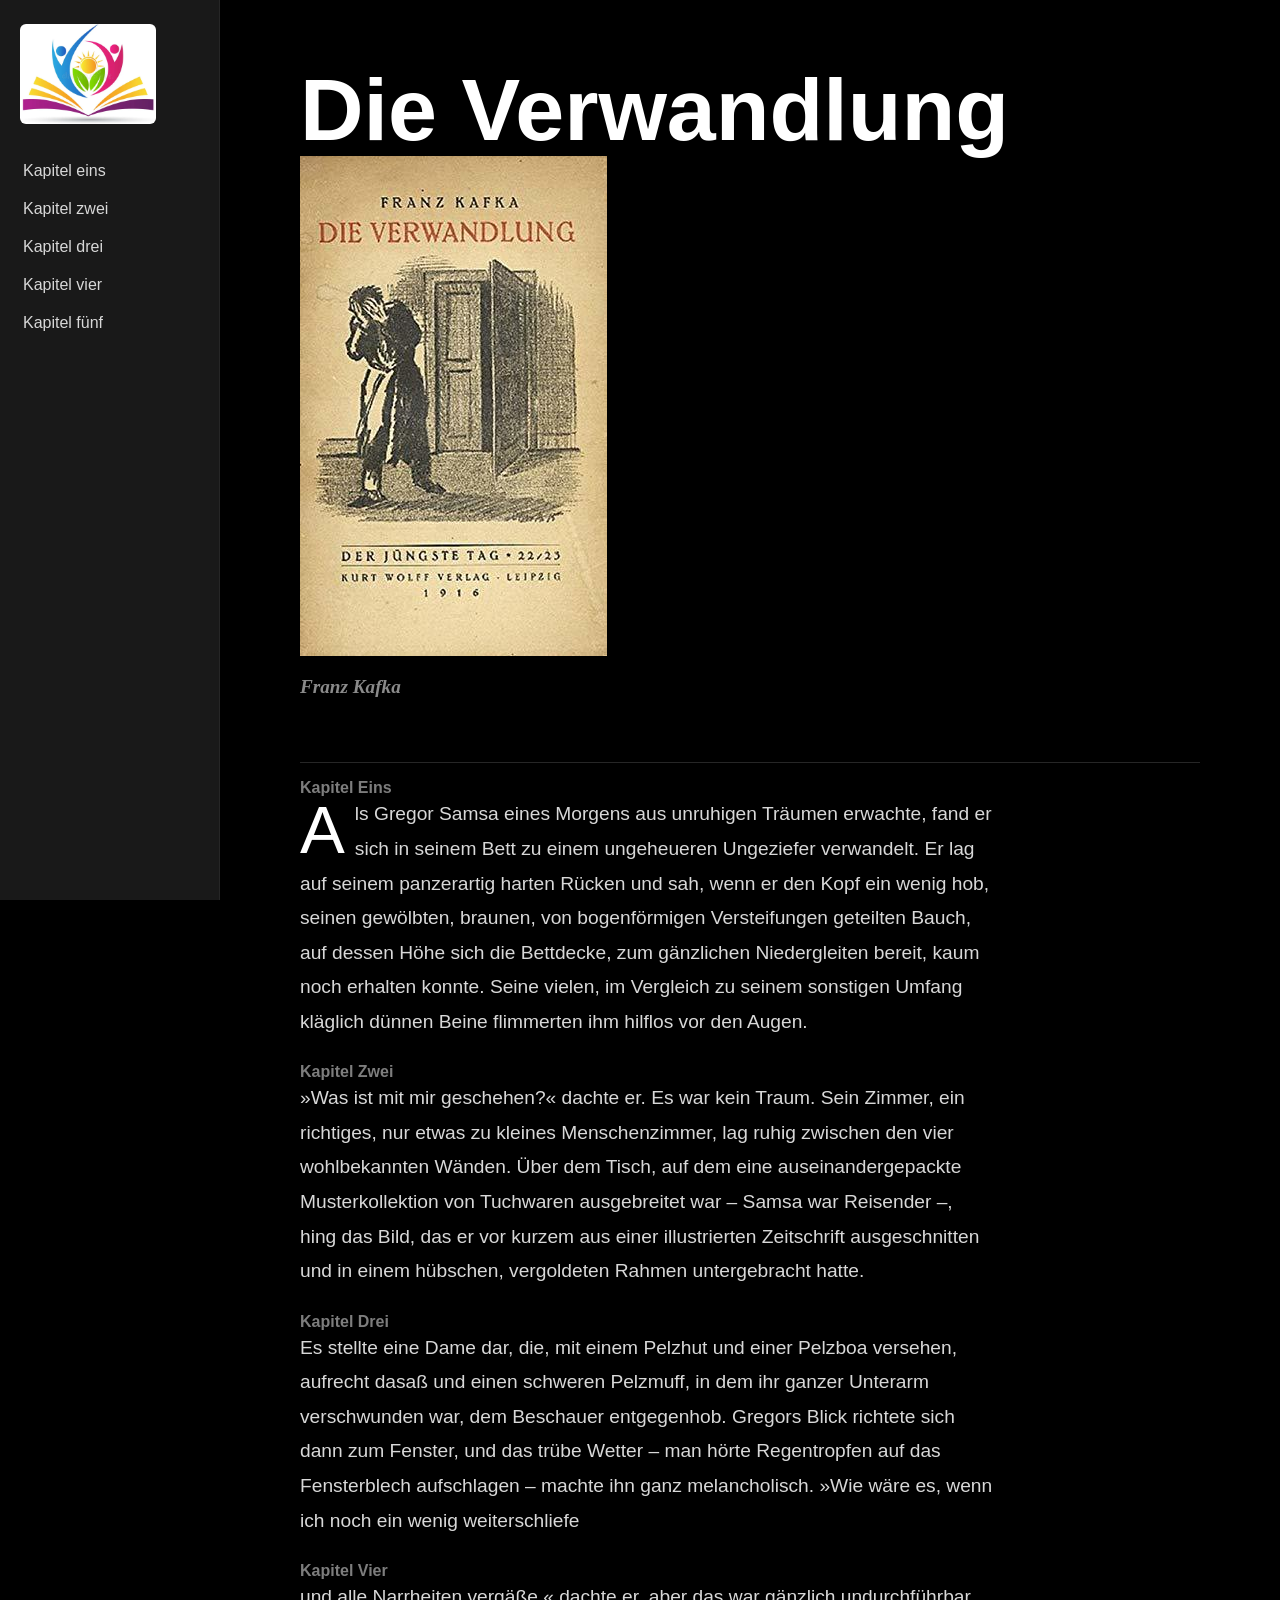
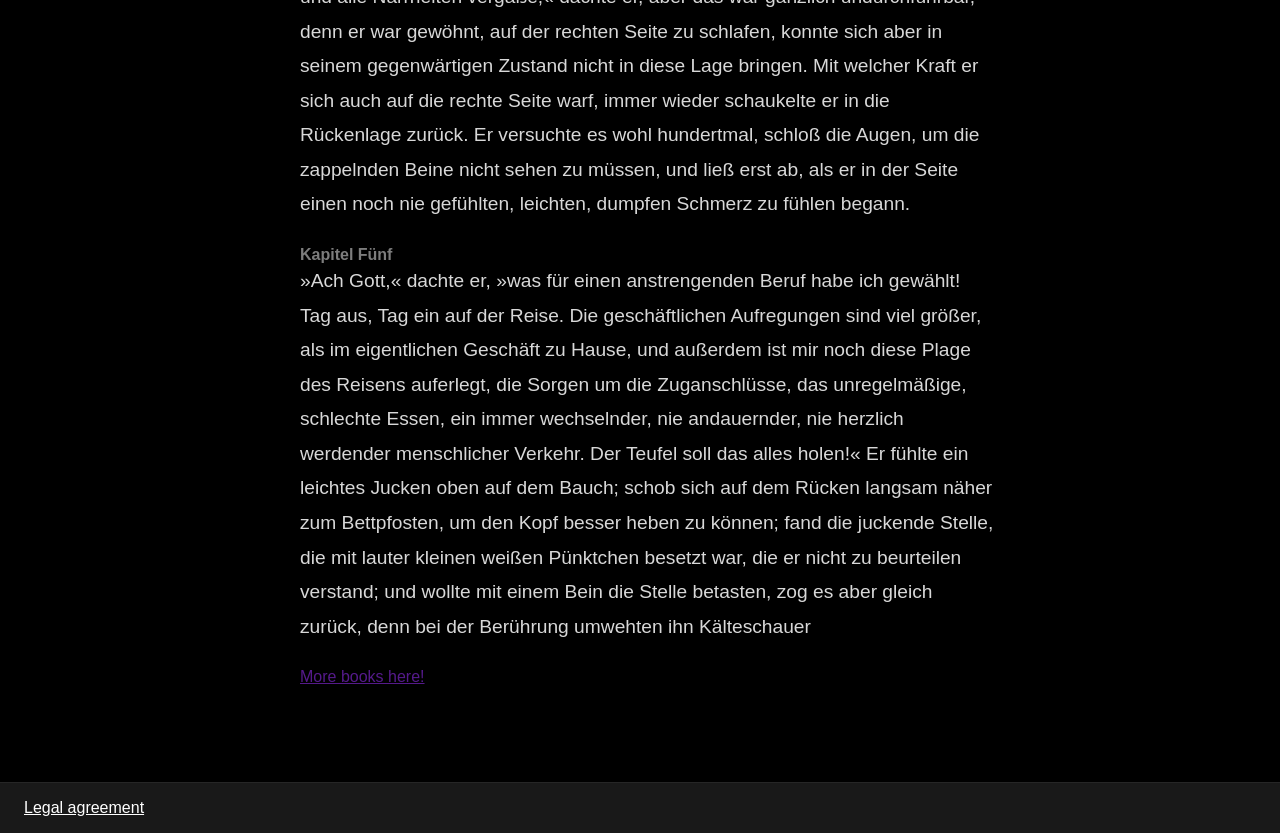
==== index.html @ dc6fd66a "first commit" ====
<!DOCTYPE html>
<html lang="en">
<head>
    <meta charset="UTF-8">
    <meta name="viewport" content="width=device-width, initial-scale=1.0">
    <title>Die Verwandlung</title>
    <link rel="stylesheet" href="style3.css">
</head>
<body>
    <div class="container">
        <aside class="sidebar">
            <nav aria-label="Chapters">
                <a href="Aboutpage.html" class="logo-link">
                    <img class="loggan" src="src/book-logo-vector-drawing-represents-design-53875554.webp" alt="Home / About the site">
                </a>
                <a class="kapitellänkar" href="#kap1">Kapitel eins</a>
                <a class="kapitellänkar" href="#kap2">Kapitel zwei</a>
                <a class="kapitellänkar" href="#kap3">Kapitel drei</a>
                <a class="kapitellänkar" href="#kap4">Kapitel vier</a>
                <a class="kapitellänkar" href="#kap5">Kapitel fünf</a>
            </nav>
        </aside>
        <main>
            <header class="hero">
                <h1>Die Verwandlung</h1>
                <img src="src/kafka.jpg" alt="Die Verwandlung book cover">
                <h2 class="author">Franz Kafka</h2>
            </header>
            <article lang="de">
                <h3>Kapitel Eins</h3>
                <p id="kap1">Als Gregor Samsa eines Morgens aus unruhigen Träumen erwachte, fand er sich in seinem Bett zu einem ungeheueren Ungeziefer verwandelt. Er lag auf seinem panzerartig harten Rücken und sah, wenn er den Kopf ein wenig hob, seinen gewölbten, braunen, von bogenförmigen Versteifungen geteilten Bauch, auf dessen Höhe sich die Bettdecke, zum gänzlichen Niedergleiten bereit, kaum noch erhalten konnte. Seine vielen, im Vergleich zu seinem sonstigen Umfang kläglich dünnen Beine flimmerten ihm hilflos vor den Augen.</p>
                <h3>Kapitel Zwei</h3>
                <p id="kap2">»Was ist mit mir geschehen?« dachte er. Es war kein Traum. Sein Zimmer, ein richtiges, nur etwas zu kleines Menschenzimmer, lag ruhig zwischen den vier wohlbekannten Wänden. Über dem Tisch, auf dem eine auseinandergepackte Musterkollektion von Tuchwaren ausgebreitet war – Samsa war Reisender –, hing das Bild, das er vor kurzem aus einer illustrierten Zeitschrift ausgeschnitten und in einem hübschen, vergoldeten Rahmen untergebracht hatte.</p>
                <h3>Kapitel Drei</h3>
                <p id="kap3">Es stellte eine Dame dar, die, mit einem Pelzhut und einer Pelzboa versehen, aufrecht dasaß und einen schweren Pelzmuff, in dem ihr ganzer Unterarm verschwunden war, dem Beschauer entgegenhob. Gregors Blick richtete sich dann zum Fenster, und das trübe Wetter – man hörte Regentropfen auf das Fensterblech aufschlagen – machte ihn ganz melancholisch. »Wie wäre es, wenn ich noch ein wenig weiterschliefe</p>
                <h3>Kapitel Vier</h3>
                <p id="kap4">und alle Narrheiten vergäße,« dachte er, aber das war gänzlich undurchführbar, denn er war gewöhnt, auf der rechten Seite zu schlafen, konnte sich aber in seinem gegenwärtigen Zustand nicht in diese Lage bringen. Mit welcher Kraft er sich auch auf die rechte Seite warf, immer wieder schaukelte er in die Rückenlage zurück. Er versuchte es wohl hundertmal, schloß die Augen, um die zappelnden Beine nicht sehen zu müssen, und ließ erst ab, als er in der Seite einen noch nie gefühlten, leichten, dumpfen Schmerz zu fühlen begann.</p>
                <h3>Kapitel Fünf</h3>
                <p id="kap5">»Ach Gott,« dachte er, »was für einen anstrengenden Beruf habe ich gewählt! Tag aus, Tag ein auf der Reise. Die geschäftlichen Aufregungen sind viel größer, als im eigentlichen Geschäft zu Hause, und außerdem ist mir noch diese Plage des Reisens auferlegt, die Sorgen um die Zuganschlüsse, das unregelmäßige, schlechte Essen, ein immer wechselnder, nie andauernder, nie herzlich werdender menschlicher Verkehr. Der Teufel soll das alles holen!« Er fühlte ein leichtes Jucken oben auf dem Bauch; schob sich auf dem Rücken langsam näher zum Bettpfosten, um den Kopf besser heben zu können; fand die juckende Stelle, die mit lauter kleinen weißen Pünktchen besetzt war, die er nicht zu beurteilen verstand; und wollte mit einem Bein die Stelle betasten, zog es aber gleich zurück, denn bei der Berührung umwehten ihn Kälteschauer</p>
                <a href="">More books here!</a>
            </article>
        </main>
    </div>

    <footer>
        <a href="cookiesite.html">Legal agreement </a>
    </footer>

</body>
</html>
---- style3.css ----
:root {
    --bg: black;
    --panel: #191919;
    --text: #d8d8d8;
    --grey: #8a8a8a;
    --font: Helvetica;
    --display: Helvetica;
}
* {
    margin: 0;
    padding: 0;
    box-sizing: border-box;
}
html {
    scroll-behavior: smooth;
}
body {
    min-height: 100vh;
    display: flex;
    flex-direction: column;
    background: var(--bg);
    color: var(--text);
    font-family: var(--font);
}
.container {
    display: flex;
    flex: 1;
    align-items: flex-start;
}

.sidebar {
    position: sticky;
    top: 0;
    width: 220px;
    flex-shrink: 0;
    height: 100vh;
    background: var(--panel);
    padding: 24px 0;
    border-right: 1px solid #262626;
}

nav {
    display: flex;
    flex-direction: column;
}

.logo-link {
    padding: 0 20px 24px;
}

.loggan {
    height: 100px;
    max-width: 100%;
    object-fit: contain;
    border-radius: 6px;
}

.kapitellänkar {
    display: block;
    padding: 10px 20px;
    color: var(--text);
    text-decoration: none;
    border-left: 3px solid transparent;
}

.kapitellänkar:hover,
.kapitellänkar.active {
    background: rgba(255, 255, 255, 0.05);
    padding-left: 25px;
    color: white;
}

a:focus-visible {
    outline: 2px solid white;
    outline-offset: 2px;
}

main {
    flex: 1;
    min-width: 0;
    padding: 0 5rem 6rem;
}

.hero {
    padding: 4rem 0 4rem;
    margin-bottom: 1rem;
    border-bottom: 1px solid #262626;
}

h1 {
    font-family: var(--display);
    font-size: clamp(2.8rem, 8vw, 5.5rem);
    line-height: 1.05;
    color: white;
}
h3 {
    color: rgb(125, 125, 125);

    font-size: 16px;
    margin-left: 0;
}

.author {
    margin-top: 1rem;
    font-style: italic;
    color: var(--grey);
    font-size: 1.2rem;
    font-family: 'Times New Roman', Times, serif;
}

article p {
    max-width: 65ch;
    font-size: 1.2rem;
    line-height: 1.8;
    margin-bottom: 1.5rem;
    color: var(--text);
}

article p:first-of-type::first-letter {
    float: left;
    font-family: var(--display);
    font-size: 4.2rem;
    line-height: 0.8;
    padding: 6px 10px 0 0;
    color: white;
}
footer {
    width: 100%;
    padding: 16px 24px;
    background: var(--panel);
    border-top: 1px solid #262626;
}
footer > a {
    color: white;
}
@media (max-width: 700px) {
    .container {
        flex-direction: column;
    }
    .sidebar {
        position: static;
        width: 100%;
        height: auto;
        padding: 16px;
        border-right: none;
        border-bottom: 1px solid #262626;
    }

    nav {
        flex-direction: row;
        flex-wrap: wrap;
        gap: 6px;
        align-items: center;
    }

    .logo-link {
        padding: 0 12px 0 0;
    }
    .loggan {
        height: 49px;
    }
    .kapitellänkar {
        padding: 6px 10px;
        font-size: 0.9rem;
    }

    .kapitellänkar:hover,
    .kapitellänkar.active {
        padding-left: 10px;

    }
    main {
        padding: 0 1.5rem 4rem;
    }
    .hero {
        padding-top: 3rem;
    }
}
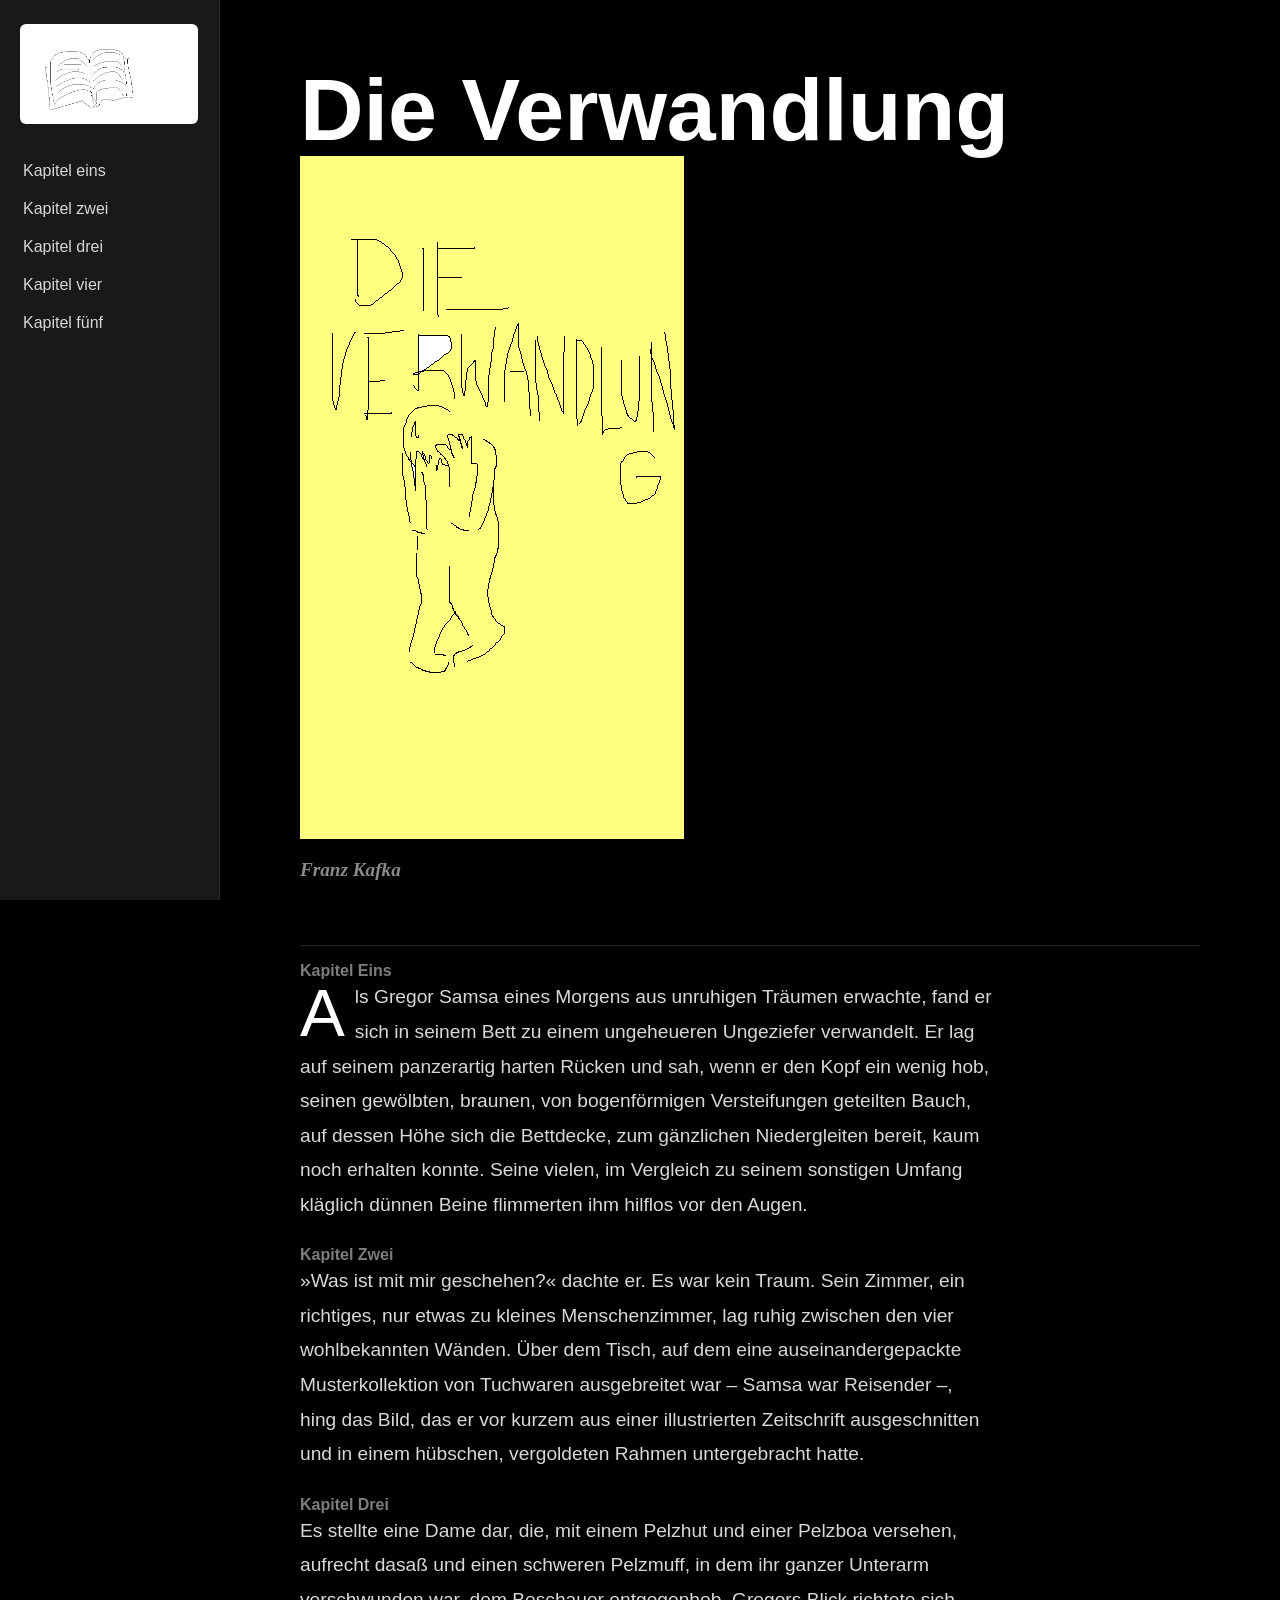
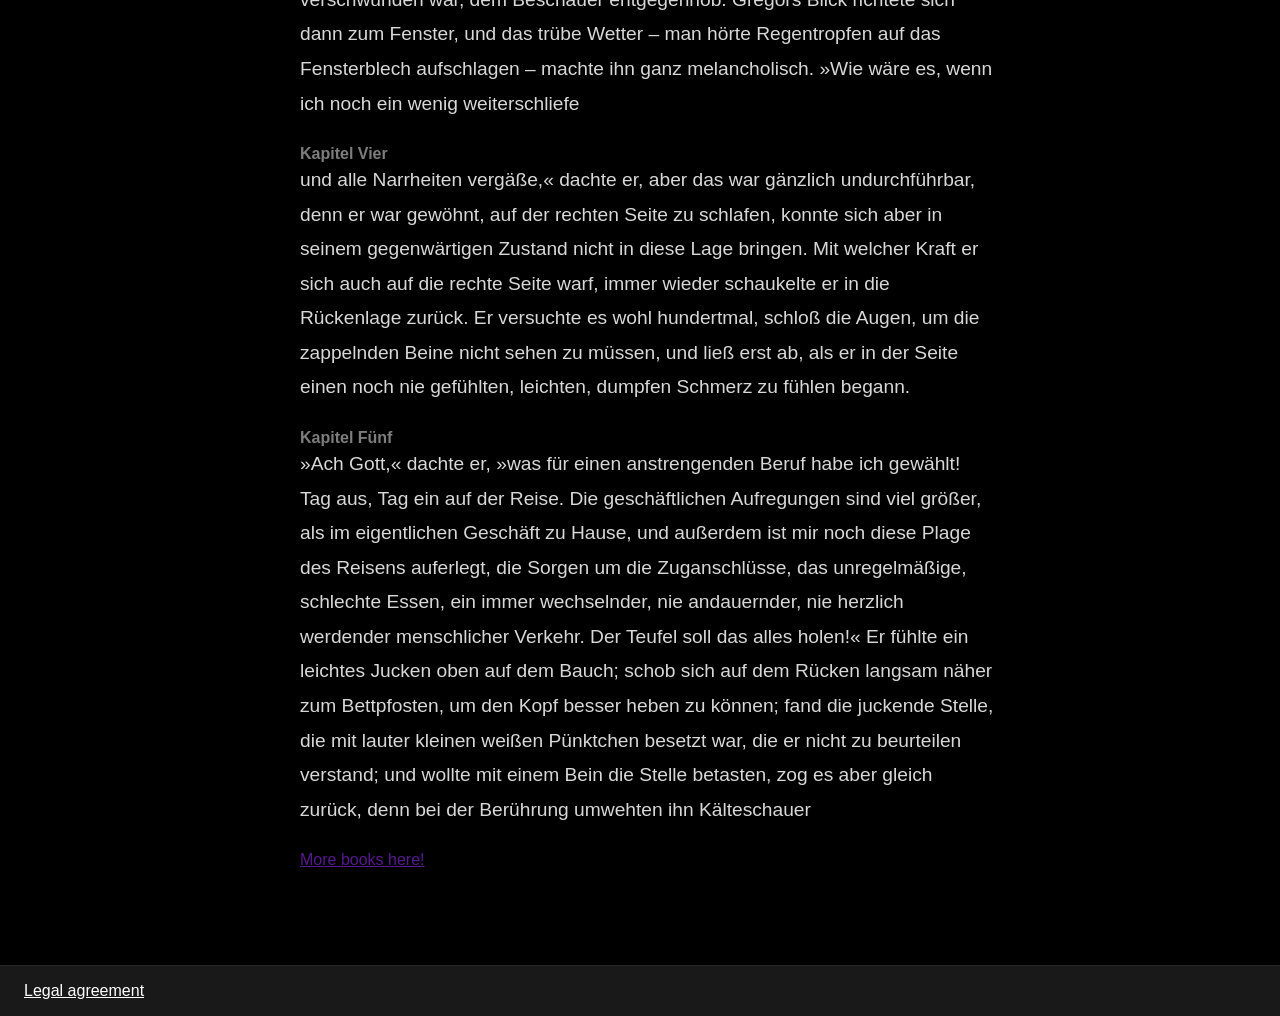
==== commit e1b7d44a: "wabba wabba" ====
--- a/index.html
+++ b/index.html
@@ -4,14 +4,14 @@
     <meta charset="UTF-8">
     <meta name="viewport" content="width=device-width, initial-scale=1.0">
     <title>Die Verwandlung</title>
-    <link rel="stylesheet" href="style3.css">
+    <link rel="stylesheet" href="css/style3.css">
 </head>
 <body>
     <div class="container">
         <aside class="sidebar">
             <nav aria-label="Chapters">
-                <a href="Aboutpage.html" class="logo-link">
-                    <img class="loggan" src="src/book-logo-vector-drawing-represents-design-53875554.webp" alt="Home / About the site">
+                <a href="html/Aboutpage.html" class="logo-link">
+                    <img class="loggan" src="img/booklogo.png" alt="Home / About the site">
                 </a>
                 <a class="kapitellänkar" href="#kap1">Kapitel eins</a>
                 <a class="kapitellänkar" href="#kap2">Kapitel zwei</a>
@@ -23,7 +23,7 @@
         <main>
             <header class="hero">
                 <h1>Die Verwandlung</h1>
-                <img src="src/kafka.jpg" alt="Die Verwandlung book cover">
+                <img src="img/dieverwandlungfrontpage.png" alt="Die Verwandlung book cover">
                 <h2 class="author">Franz Kafka</h2>
             </header>
             <article lang="de">
--- a/css/style3.css
+++ b/css/style3.css
@@ -0,0 +1,179 @@
+:root {
+    --bg: black;
+    --panel: #191919;
+    --text: #d8d8d8;
+    --grey: #8a8a8a;
+    --font: Helvetica;
+    --display: Helvetica;
+}
+* {
+    margin: 0;
+    padding: 0;
+    box-sizing: border-box;
+}
+html {
+    scroll-behavior: smooth;
+}
+body {
+    min-height: 100vh;
+    display: flex;
+    flex-direction: column;
+    background: var(--bg);
+    color: var(--text);
+    font-family: var(--font);
+}
+.container {
+    display: flex;
+    flex: 1;
+    align-items: flex-start;
+}
+
+.sidebar {
+    position: sticky;
+    top: 0;
+    width: 220px;
+    flex-shrink: 0;
+    height: 100vh;
+    background: var(--panel);
+    padding: 24px 0;
+    border-right: 1px solid #262626;
+}
+
+nav {
+    display: flex;
+    flex-direction: column;
+}
+
+.logo-link {
+    padding: 0 20px 24px;
+}
+
+.loggan {
+    height: 100px;
+    max-width: 100%;
+    object-fit: contain;
+    border-radius: 6px;
+}
+
+.kapitellänkar {
+    display: block;
+    padding: 10px 20px;
+    color: var(--text);
+    text-decoration: none;
+    border-left: 3px solid transparent;
+    transition: 0.2s all;
+}
+
+.kapitellänkar:hover,
+.kapitellänkar.active {
+    background: rgba(255, 255, 255, 0.05);
+    padding-left: 25px;
+    color: white;
+}
+
+a:focus-visible {
+    outline: 2px solid white;
+    outline-offset: 2px;
+}
+
+main {
+    flex: 1;
+    min-width: 0;
+    padding: 0 5rem 6rem;
+}
+
+.hero {
+    padding: 4rem 0 4rem;
+    margin-bottom: 1rem;
+    border-bottom: 1px solid #262626;
+}
+
+h1 {
+    font-family: var(--display);
+    font-size: clamp(2.8rem, 8vw, 5.5rem);
+    line-height: 1.05;
+    color: white;
+}
+h3 {
+    color: rgb(125, 125, 125);
+
+    font-size: 16px;
+    margin-left: 0;
+}
+
+.author {
+    margin-top: 1rem;
+    font-style: italic;
+    color: var(--grey);
+    font-size: 1.2rem;
+    font-family: 'Times New Roman', Times, serif;
+}
+
+article p {
+    max-width: 65ch;
+    font-size: 1.2rem;
+    line-height: 1.8;
+    margin-bottom: 1.5rem;
+    color: var(--text);
+}
+
+article p:first-of-type::first-letter {
+    float: left;
+    font-family: var(--display);
+    font-size: 4.2rem;
+    line-height: 0.8;
+    padding: 6px 10px 0 0;
+    color: white;
+}
+footer {
+    width: 100%;
+    padding: 16px 24px;
+    background: var(--panel);
+    border-top: 1px solid #262626;
+}
+footer > a {
+    color: white;
+}
+@media (max-width: 700px) {
+    .container {
+        flex-direction: column;
+    }
+    .sidebar {
+        position: static;
+        width: 100%;
+        height: auto;
+        padding: 16px;
+        border-right: none;
+        border-bottom: 1px solid #262626;
+    }
+
+    nav {
+        flex-direction: row;
+        flex-wrap: wrap;
+        gap: 6px;
+        align-items: center;
+    }
+
+    .logo-link {
+        padding: 0 12px 0 0;
+    }
+    .loggan {
+        height: 49px;
+    }
+    .kapitellänkar {
+        padding: 6px 10px;
+        font-size: 0.9rem;
+    }
+
+    .kapitellänkar:hover,
+    .kapitellänkar.active {
+        padding-left: 10px;
+
+    }
+    main {
+        padding: 0 1.5rem 4rem;
+    }
+    .hero {
+        padding-top: 3rem;
+    }
+}
